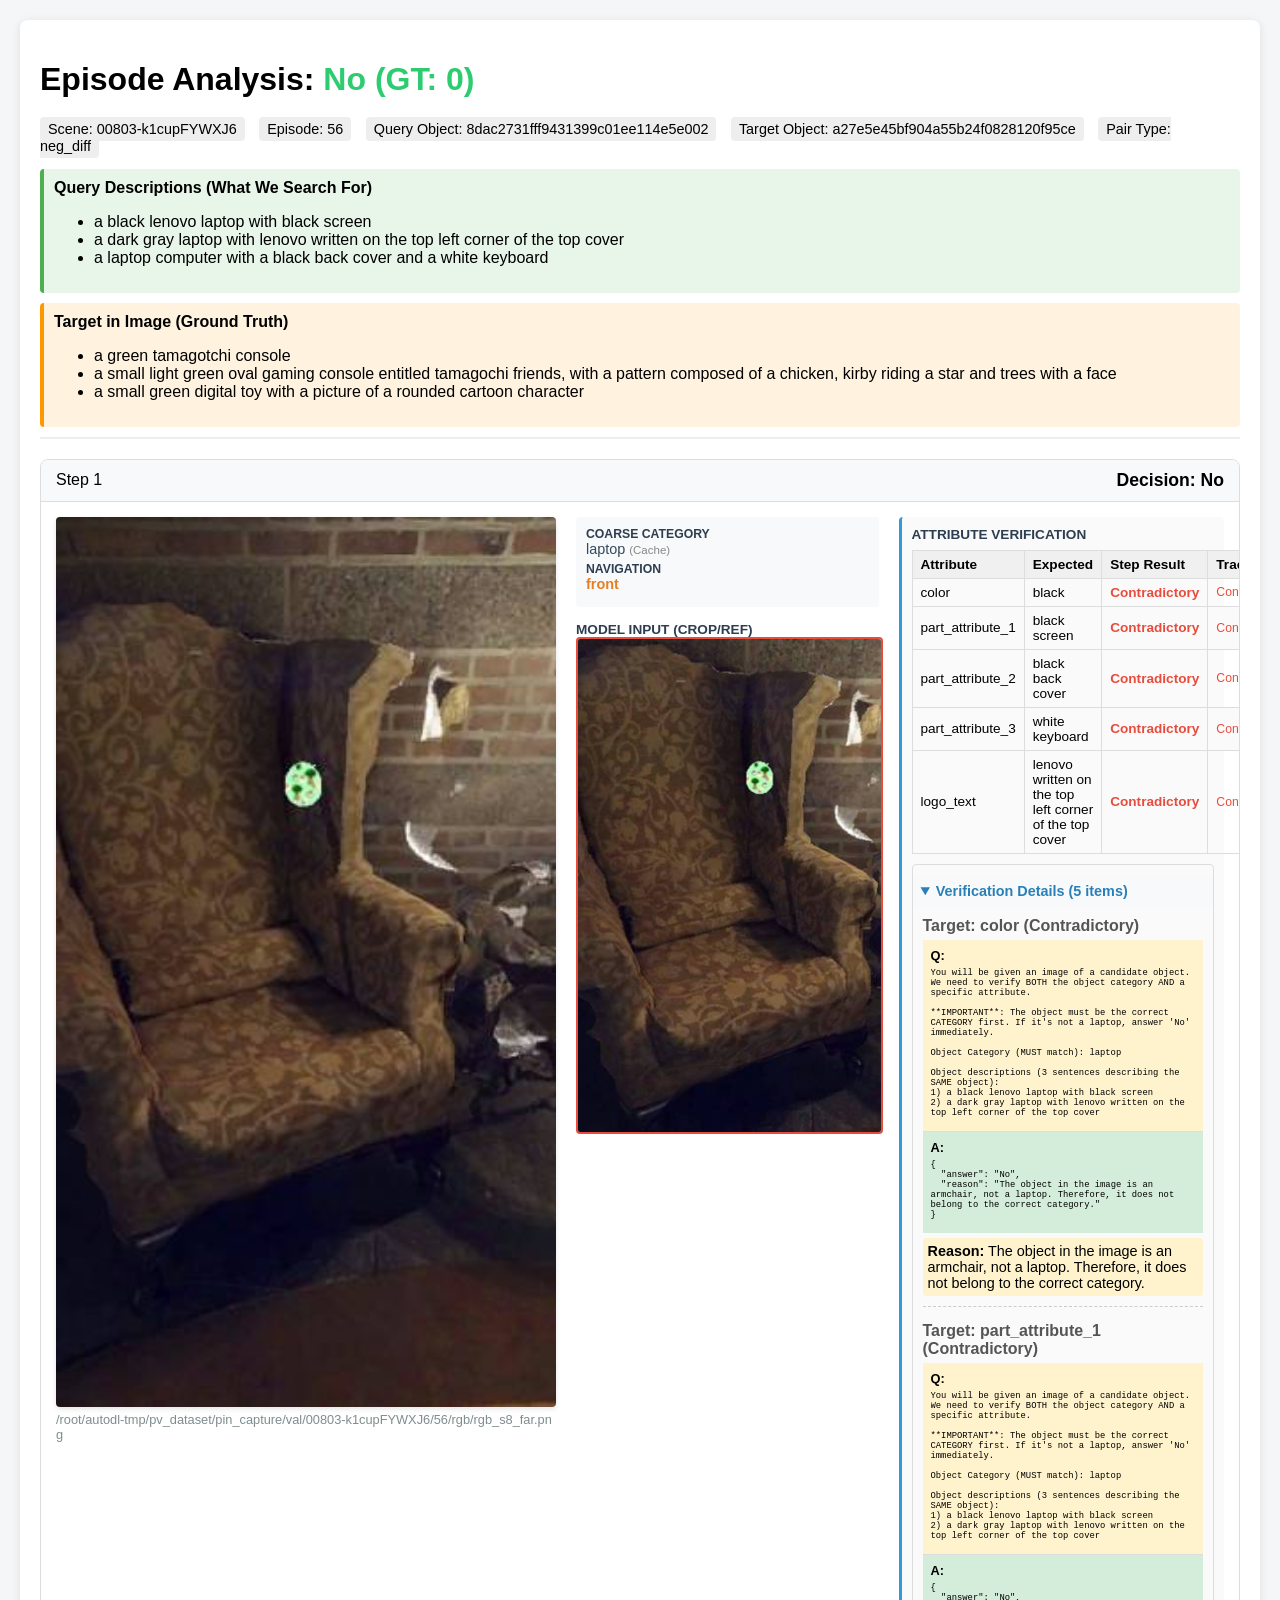
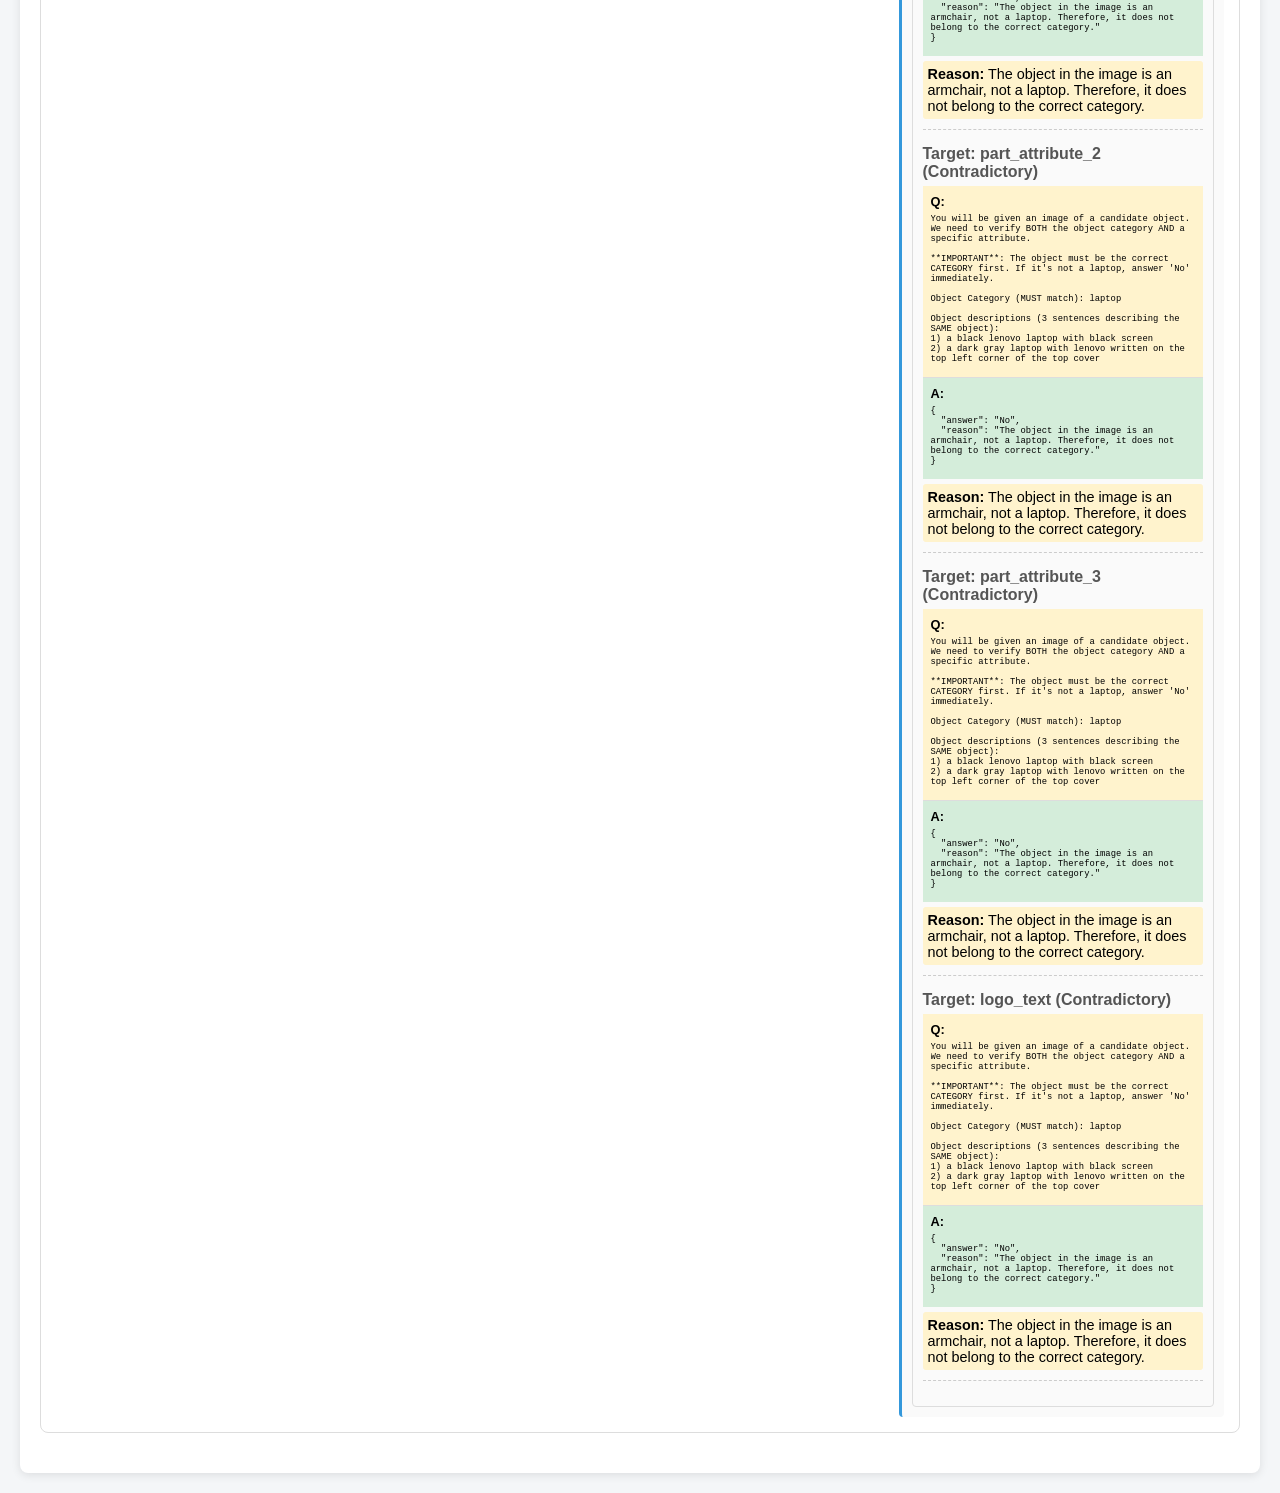
==== project-page/static/demos/demo_neg_diff_correct.html @ 0a8112c5 "Initial upload" ====
<html>
        <head>
            <style>
                body { font-family: 'Segoe UI', sans-serif; background-color: #f4f6f8; margin: 20px; }
                .container { background: white; padding: 20px; border-radius: 8px; box-shadow: 0 2px 10px rgba(0,0,0,0.1); max-width: 1400px; margin: 0 auto; }
                .header { border-bottom: 2px solid #eee; padding-bottom: 10px; margin-bottom: 20px; }
                .meta-tags span { background: #eee; padding: 4px 8px; border-radius: 4px; font-size: 0.9em; margin-right: 10px; }
                
                .step-card { background: #fff; border: 1px solid #ddd; border-radius: 8px; margin-bottom: 20px; overflow: hidden; }
                .step-header { background: #f8f9fa; padding: 10px 15px; border-bottom: 1px solid #ddd; display: flex; justify-content: space-between; align-items: center; }
                
                .step-body { display: flex; flex-wrap: wrap; gap: 20px; padding: 15px; align-items: flex-start; }
                
                /* Column 1: Main View */
                .col-main { flex: 2; min-width: 300px; max-width: 500px; }
                .col-main img { width: 100%; border-radius: 4px; box-shadow: 0 2px 5px rgba(0,0,0,0.1); }
                .path-text { font-size: 0.8em; color: #7f8c8d; margin-top: 5px; word-break: break-all; }
                
                /* Column 2: Model Input & Config */
                .col-mid { flex: 1; min-width: 200px; display: flex; flex-direction: column; gap: 15px; }
                .crop-box img { width: 100%; border: 2px solid #e74c3c; border-radius: 4px; }
                .info-panel { background: #f8f9fa; padding: 10px; border-radius: 4px; font-size: 0.9em; }
                .info-label { font-weight: bold; color: #2c3e50; font-size: 0.85em; text-transform: uppercase; }
                .info-val { margin-bottom: 5px; color: #34495e; }

                /* Column 3: State & Prompts */
                .col-right { flex: 1; min-width: 250px; background: #fafafa; padding: 10px; border-radius: 4px; border-left: 3px solid #3498db; }
                .tracker-state { white-space: pre-wrap; font-family: monospace; font-size: 0.85em; color: #2c3e50; }
                
                /* Collapsible Prompts */
                details { margin-top: 10px; border-top: 1px solid #ddd; padding-top: 10px; }
                summary { cursor: pointer; color: #2980b9; font-weight: bold; outline: none; }
                .prompt-list ul { padding-left: 20px; margin: 5px 0; font-size: 0.9em; color: #555; }
                
                .decision { font-size: 1.1em; font-weight: bold; }
                .nav-arrow { color: #e67e22; font-weight: bold; }
                
                /* Attribute Table */
                .attr-table { width: 100%; border-collapse: collapse; font-size: 0.85em; margin-top: 8px; }
                .attr-table th, .attr-table td { border: 1px solid #ddd; padding: 6px 8px; text-align: left; }
                .attr-table th { background: #f0f0f0; font-weight: bold; }
                .attr-table tr:nth-child(even) { background: #fafafa; }
                
                /* Vote Status */
                .vote-status { margin-top: 10px; padding: 5px 8px; background: #e8f4f8; border-radius: 4px; font-size: 0.85em; font-weight: bold; color: #2c3e50; }
                
                /* Dialogue Sections */
                .dialogue-section { margin-top: 10px; border: 1px solid #ddd; border-radius: 4px; }
                .dialogue-section summary { padding: 8px; background: #f8f9fa; cursor: pointer; font-size: 0.9em; }
                .dialogue-section summary:hover { background: #e9ecef; }
                .prompt-box, .response-box { padding: 8px; font-size: 0.8em; }
                .prompt-box { background: #fff3cd; border-bottom: 1px solid #ddd; }
                .response-box { background: #d4edda; }
                .prompt-box pre, .response-box pre { white-space: pre-wrap; word-wrap: break-word; margin: 5px 0; font-size: 0.85em; max-height: 150px; overflow-y: auto; }
            </style>
        </head>
        <body>
            <div class="container">
                <div class="header">
                    <h1>Episode Analysis: <span style="color: #2ecc71">No (GT: 0)</span></h1>
                    <div class="meta-tags">
                        <span>Scene: 00803-k1cupFYWXJ6</span>
                        <span>Episode: 56</span>
                        <span>Query Object: 8dac2731fff9431399c01ee114e5e002</span>
                        <span>Target Object: a27e5e45bf904a55b24f0828120f95ce</span>
                        <span>Pair Type: neg_diff</span>
                    </div>
                    <div style="margin-top: 15px; background:#e8f5e9; padding:10px; border-radius:4px; border-left: 4px solid #4caf50;">
                        <h3 style="margin:0 0 10px 0; font-size:1em;">Query Descriptions (What We Search For)</h3>
                        <ul><li>a black lenovo laptop with black screen</li><li>a dark gray laptop with lenovo written on the top left corner of the top cover</li><li>a laptop computer with a black back cover and a white keyboard</li></ul>
                    </div>
                    <div style="margin-top: 10px; background:#fff3e0; padding:10px; border-radius:4px; border-left: 4px solid #ff9800;">
                        <h3 style="margin:0 0 10px 0; font-size:1em;">Target in Image (Ground Truth)</h3>
                        <ul><li>a green tamagotchi console</li><li>a small light green oval gaming console entitled tamagochi friends, with a pattern composed of a chicken, kirby riding a star and trees with a face </li><li>a small green digital toy with a picture of a rounded cartoon character</li></ul>
                    </div>
                </div>
        
            <div class='step-card'>
                <div class='step-header'>
                    <span>Step 1</span>
                    <span class='decision'>Decision: No</span>
                </div>
                <div class='step-body'>
                    <!-- Col 1 -->
                    <div class='col-main'>
                        <img src='[data-uri]' alt='Main View'>
                        <div class='path-text'>/root/autodl-tmp/pv_dataset/pin_capture/val/00803-k1cupFYWXJ6/56/rgb/rgb_s8_far.png</div>
                    </div>

                    <!-- Col 2 -->
                    <div class='col-mid'>
                        <div class='info-panel'>
                            <div class='info-label'>Coarse Category</div>
                            <div class='info-val'>laptop <span style='font-size:0.8em; color:#888'>(Cache)</span></div>
                            <div class='info-label'>Navigation</div>
                            <div class='info-val nav-arrow'>front</div>
                            <!-- NBV Debug -->
                            
                        </div>
                        
                    <div class='crop-box'>
                        <div class='info-label'>Model Input (Crop/Ref)</div>
                        <img src='[data-uri]'>
                    </div>
                    
                    </div>

                    <!-- Col 3 -->
                    <div class='col-right'>
                        <div class='info-label'>Attribute Verification</div>
                        
                <table class='attr-table'>
                    <thead><tr><th>Attribute</th><th>Expected</th><th>Step Result</th><th>Tracker</th></tr></thead>
                    <tbody>
                <tr>
                    <td>color</td>
                    <td>black</td>
                    <td style='color:#e74c3c;font-weight:bold;'>Contradictory</td>
                    <td style='color:#e74c3c;font-size:0.9em;'>Contradictory</td>
                </tr>
                
                <tr>
                    <td>part_attribute_1</td>
                    <td>black screen</td>
                    <td style='color:#e74c3c;font-weight:bold;'>Contradictory</td>
                    <td style='color:#e74c3c;font-size:0.9em;'>Contradictory</td>
                </tr>
                
                <tr>
                    <td>part_attribute_2</td>
                    <td>black back cover</td>
                    <td style='color:#e74c3c;font-weight:bold;'>Contradictory</td>
                    <td style='color:#e74c3c;font-size:0.9em;'>Contradictory</td>
                </tr>
                
                <tr>
                    <td>part_attribute_3</td>
                    <td>white keyboard</td>
                    <td style='color:#e74c3c;font-weight:bold;'>Contradictory</td>
                    <td style='color:#e74c3c;font-size:0.9em;'>Contradictory</td>
                </tr>
                
                <tr>
                    <td>logo_text</td>
                    <td>lenovo written on the top left corner of the top cover</td>
                    <td style='color:#e74c3c;font-weight:bold;'>Contradictory</td>
                    <td style='color:#e74c3c;font-size:0.9em;'>Contradictory</td>
                </tr>
                </tbody>
                </table>
                
                        
                        
                <details class='dialogue-section' open>
                    <summary>Verification Details (5 items)</summary>
                    <div style="padding:10px;">
                        
                    <div style="margin-bottom:15px; border-bottom:1px dashed #ccc; padding-bottom:10px;">
                        <div style="font-weight:bold; color:#555; margin-bottom:5px;">Target: color (Contradictory)</div>
                        <div class='prompt-box'><strong>Q:</strong><pre>You will be given an image of a candidate object.
We need to verify BOTH the object category AND a specific attribute.

**IMPORTANT**: The object must be the correct CATEGORY first. If it's not a laptop, answer 'No' immediately.

Object Category (MUST match): laptop

Object descriptions (3 sentences describing the SAME object):
1) a black lenovo laptop with black screen
2) a dark gray laptop with lenovo written on the top left corner of the top cover
3) a laptop computer with a black back cover and a white keyboard

Attribute to verify:
color = black

Answer in JSON format:
{"answer": "Yes/No/Unsure", "reason": "brief explanation"}

Rules:
- FIRST check: Is the object in the image a laptop? If NOT, say 'No'.
- If it IS the correct category, then check the attribute.
- If the attribute matches the expected value, say 'Yes'.
- If the attribute is visible but has a DIFFERENT value (e.g. red instead of blue), say 'No'.
- If the attribute is NOT visible due to angle/occlusion, say 'Unsure'.
</pre></div>
                        <div class='response-box'><strong>A:</strong><pre>{
  "answer": "No",
  "reason": "The object in the image is an armchair, not a laptop. Therefore, it does not belong to the correct category."
}</pre></div>
                        <div style='background:#fff3cd; padding:5px; border-radius:3px; margin-top:5px; font-size:0.9em;'><strong>Reason:</strong> The object in the image is an armchair, not a laptop. Therefore, it does not belong to the correct category.</div>
                    </div>
                    
                    <div style="margin-bottom:15px; border-bottom:1px dashed #ccc; padding-bottom:10px;">
                        <div style="font-weight:bold; color:#555; margin-bottom:5px;">Target: part_attribute_1 (Contradictory)</div>
                        <div class='prompt-box'><strong>Q:</strong><pre>You will be given an image of a candidate object.
We need to verify BOTH the object category AND a specific attribute.

**IMPORTANT**: The object must be the correct CATEGORY first. If it's not a laptop, answer 'No' immediately.

Object Category (MUST match): laptop

Object descriptions (3 sentences describing the SAME object):
1) a black lenovo laptop with black screen
2) a dark gray laptop with lenovo written on the top left corner of the top cover
3) a laptop computer with a black back cover and a white keyboard

Attribute to verify:
part_attribute_1 = black screen

Answer in JSON format:
{"answer": "Yes/No/Unsure", "reason": "brief explanation"}

Rules:
- FIRST check: Is the object in the image a laptop? If NOT, say 'No'.
- If it IS the correct category, then check the attribute.
- If the attribute matches the expected value, say 'Yes'.
- If the attribute is visible but has a DIFFERENT value (e.g. red instead of blue), say 'No'.
- If the attribute is NOT visible due to angle/occlusion, say 'Unsure'.
</pre></div>
                        <div class='response-box'><strong>A:</strong><pre>{
  "answer": "No",
  "reason": "The object in the image is an armchair, not a laptop. Therefore, it does not belong to the correct category."
}</pre></div>
                        <div style='background:#fff3cd; padding:5px; border-radius:3px; margin-top:5px; font-size:0.9em;'><strong>Reason:</strong> The object in the image is an armchair, not a laptop. Therefore, it does not belong to the correct category.</div>
                    </div>
                    
                    <div style="margin-bottom:15px; border-bottom:1px dashed #ccc; padding-bottom:10px;">
                        <div style="font-weight:bold; color:#555; margin-bottom:5px;">Target: part_attribute_2 (Contradictory)</div>
                        <div class='prompt-box'><strong>Q:</strong><pre>You will be given an image of a candidate object.
We need to verify BOTH the object category AND a specific attribute.

**IMPORTANT**: The object must be the correct CATEGORY first. If it's not a laptop, answer 'No' immediately.

Object Category (MUST match): laptop

Object descriptions (3 sentences describing the SAME object):
1) a black lenovo laptop with black screen
2) a dark gray laptop with lenovo written on the top left corner of the top cover
3) a laptop computer with a black back cover and a white keyboard

Attribute to verify:
part_attribute_2 = black back cover

Answer in JSON format:
{"answer": "Yes/No/Unsure", "reason": "brief explanation"}

Rules:
- FIRST check: Is the object in the image a laptop? If NOT, say 'No'.
- If it IS the correct category, then check the attribute.
- If the attribute matches the expected value, say 'Yes'.
- If the attribute is visible but has a DIFFERENT value (e.g. red instead of blue), say 'No'.
- If the attribute is NOT visible due to angle/occlusion, say 'Unsure'.
</pre></div>
                        <div class='response-box'><strong>A:</strong><pre>{
  "answer": "No",
  "reason": "The object in the image is an armchair, not a laptop. Therefore, it does not belong to the correct category."
}</pre></div>
                        <div style='background:#fff3cd; padding:5px; border-radius:3px; margin-top:5px; font-size:0.9em;'><strong>Reason:</strong> The object in the image is an armchair, not a laptop. Therefore, it does not belong to the correct category.</div>
                    </div>
                    
                    <div style="margin-bottom:15px; border-bottom:1px dashed #ccc; padding-bottom:10px;">
                        <div style="font-weight:bold; color:#555; margin-bottom:5px;">Target: part_attribute_3 (Contradictory)</div>
                        <div class='prompt-box'><strong>Q:</strong><pre>You will be given an image of a candidate object.
We need to verify BOTH the object category AND a specific attribute.

**IMPORTANT**: The object must be the correct CATEGORY first. If it's not a laptop, answer 'No' immediately.

Object Category (MUST match): laptop

Object descriptions (3 sentences describing the SAME object):
1) a black lenovo laptop with black screen
2) a dark gray laptop with lenovo written on the top left corner of the top cover
3) a laptop computer with a black back cover and a white keyboard

Attribute to verify:
part_attribute_3 = white keyboard

Answer in JSON format:
{"answer": "Yes/No/Unsure", "reason": "brief explanation"}

Rules:
- FIRST check: Is the object in the image a laptop? If NOT, say 'No'.
- If it IS the correct category, then check the attribute.
- If the attribute matches the expected value, say 'Yes'.
- If the attribute is visible but has a DIFFERENT value (e.g. red instead of blue), say 'No'.
- If the attribute is NOT visible due to angle/occlusion, say 'Unsure'.
</pre></div>
                        <div class='response-box'><strong>A:</strong><pre>{
  "answer": "No",
  "reason": "The object in the image is an armchair, not a laptop. Therefore, it does not belong to the correct category."
}</pre></div>
                        <div style='background:#fff3cd; padding:5px; border-radius:3px; margin-top:5px; font-size:0.9em;'><strong>Reason:</strong> The object in the image is an armchair, not a laptop. Therefore, it does not belong to the correct category.</div>
                    </div>
                    
                    <div style="margin-bottom:15px; border-bottom:1px dashed #ccc; padding-bottom:10px;">
                        <div style="font-weight:bold; color:#555; margin-bottom:5px;">Target: logo_text (Contradictory)</div>
                        <div class='prompt-box'><strong>Q:</strong><pre>You will be given an image of a candidate object.
We need to verify BOTH the object category AND a specific attribute.

**IMPORTANT**: The object must be the correct CATEGORY first. If it's not a laptop, answer 'No' immediately.

Object Category (MUST match): laptop

Object descriptions (3 sentences describing the SAME object):
1) a black lenovo laptop with black screen
2) a dark gray laptop with lenovo written on the top left corner of the top cover
3) a laptop computer with a black back cover and a white keyboard

Attribute to verify:
logo_text = lenovo written on the top left corner of the top cover

Answer in JSON format:
{"answer": "Yes/No/Unsure", "reason": "brief explanation"}

Rules:
- FIRST check: Is the object in the image a laptop? If NOT, say 'No'.
- If it IS the correct category, then check the attribute.
- If the attribute matches the expected value, say 'Yes'.
- If the attribute is visible but has a DIFFERENT value (e.g. red instead of blue), say 'No'.
- If the attribute is NOT visible due to angle/occlusion, say 'Unsure'.
</pre></div>
                        <div class='response-box'><strong>A:</strong><pre>{
  "answer": "No",
  "reason": "The object in the image is an armchair, not a laptop. Therefore, it does not belong to the correct category."
}</pre></div>
                        <div style='background:#fff3cd; padding:5px; border-radius:3px; margin-top:5px; font-size:0.9em;'><strong>Reason:</strong> The object in the image is an armchair, not a laptop. Therefore, it does not belong to the correct category.</div>
                    </div>
                    
                    </div>
                </details>
                
                        
                        
                    </div>
                </div>
            </div>
            
            </div>
        </body>
        </html>
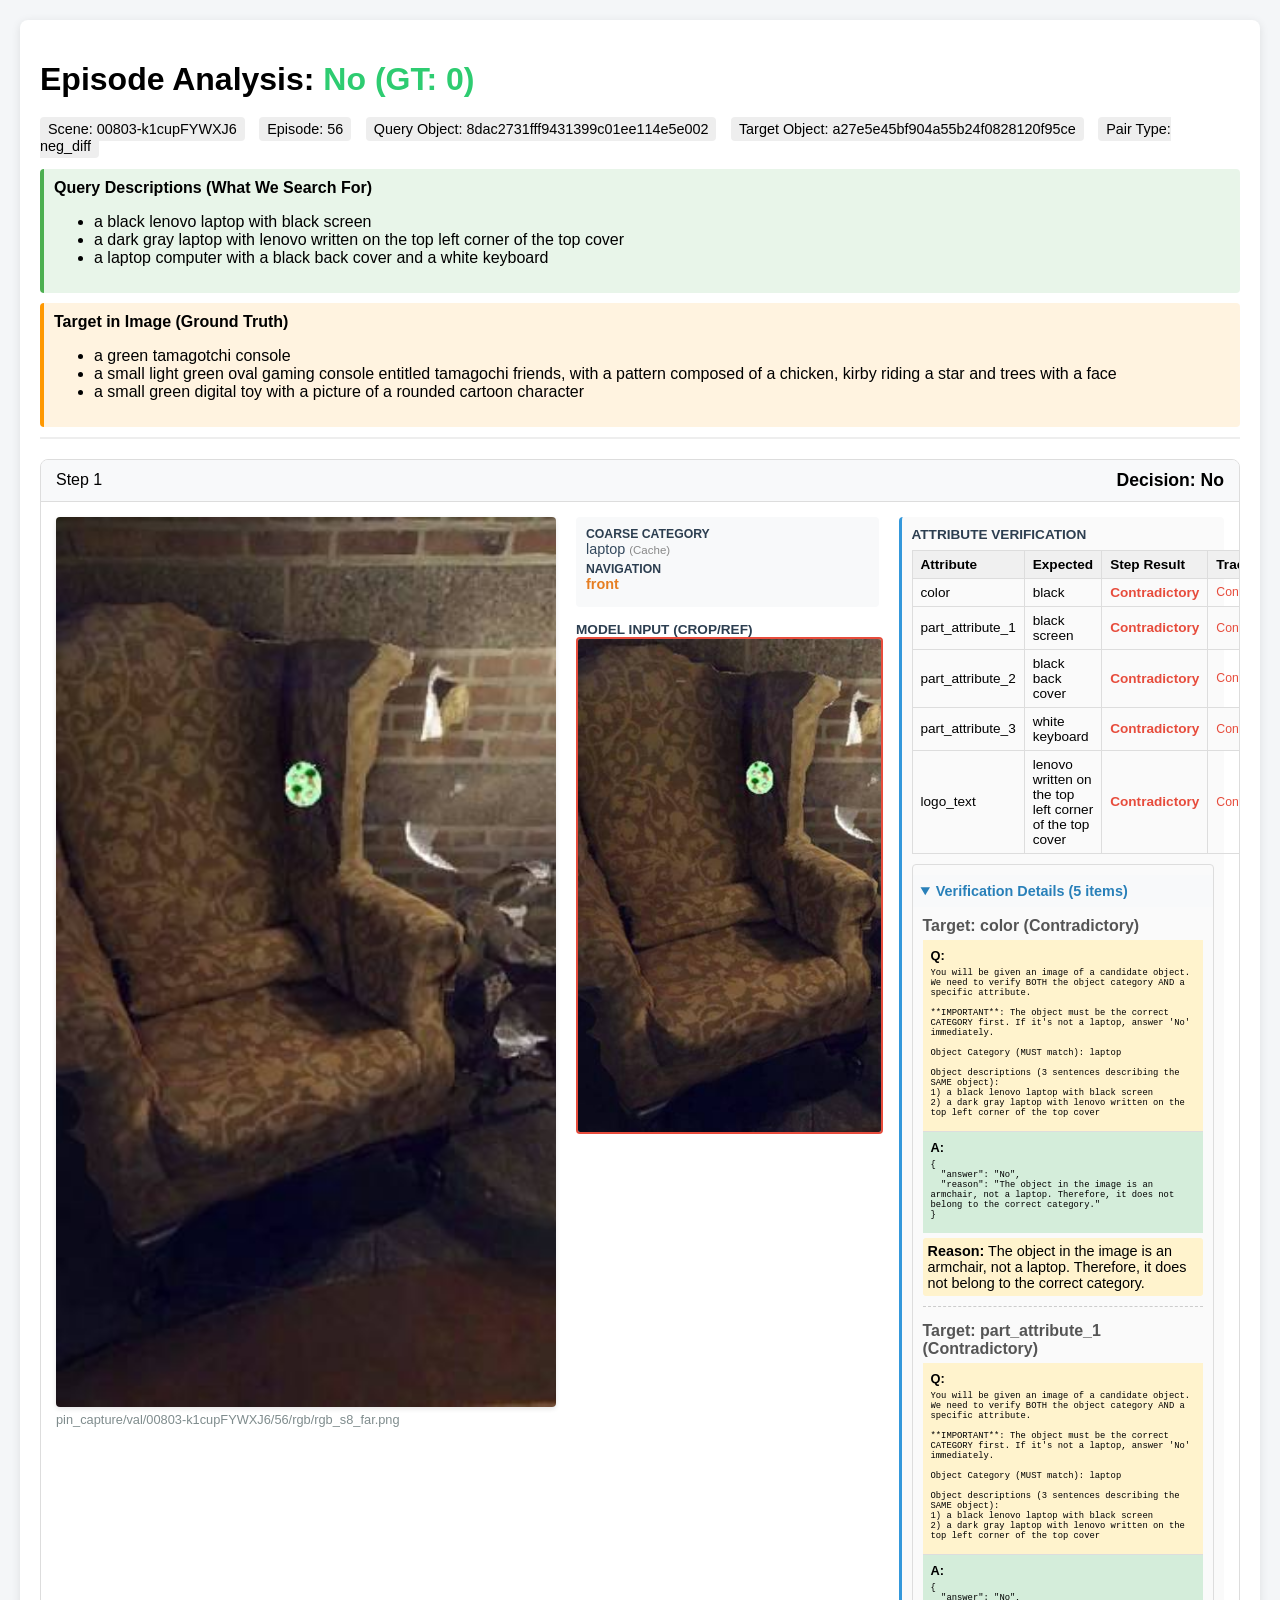
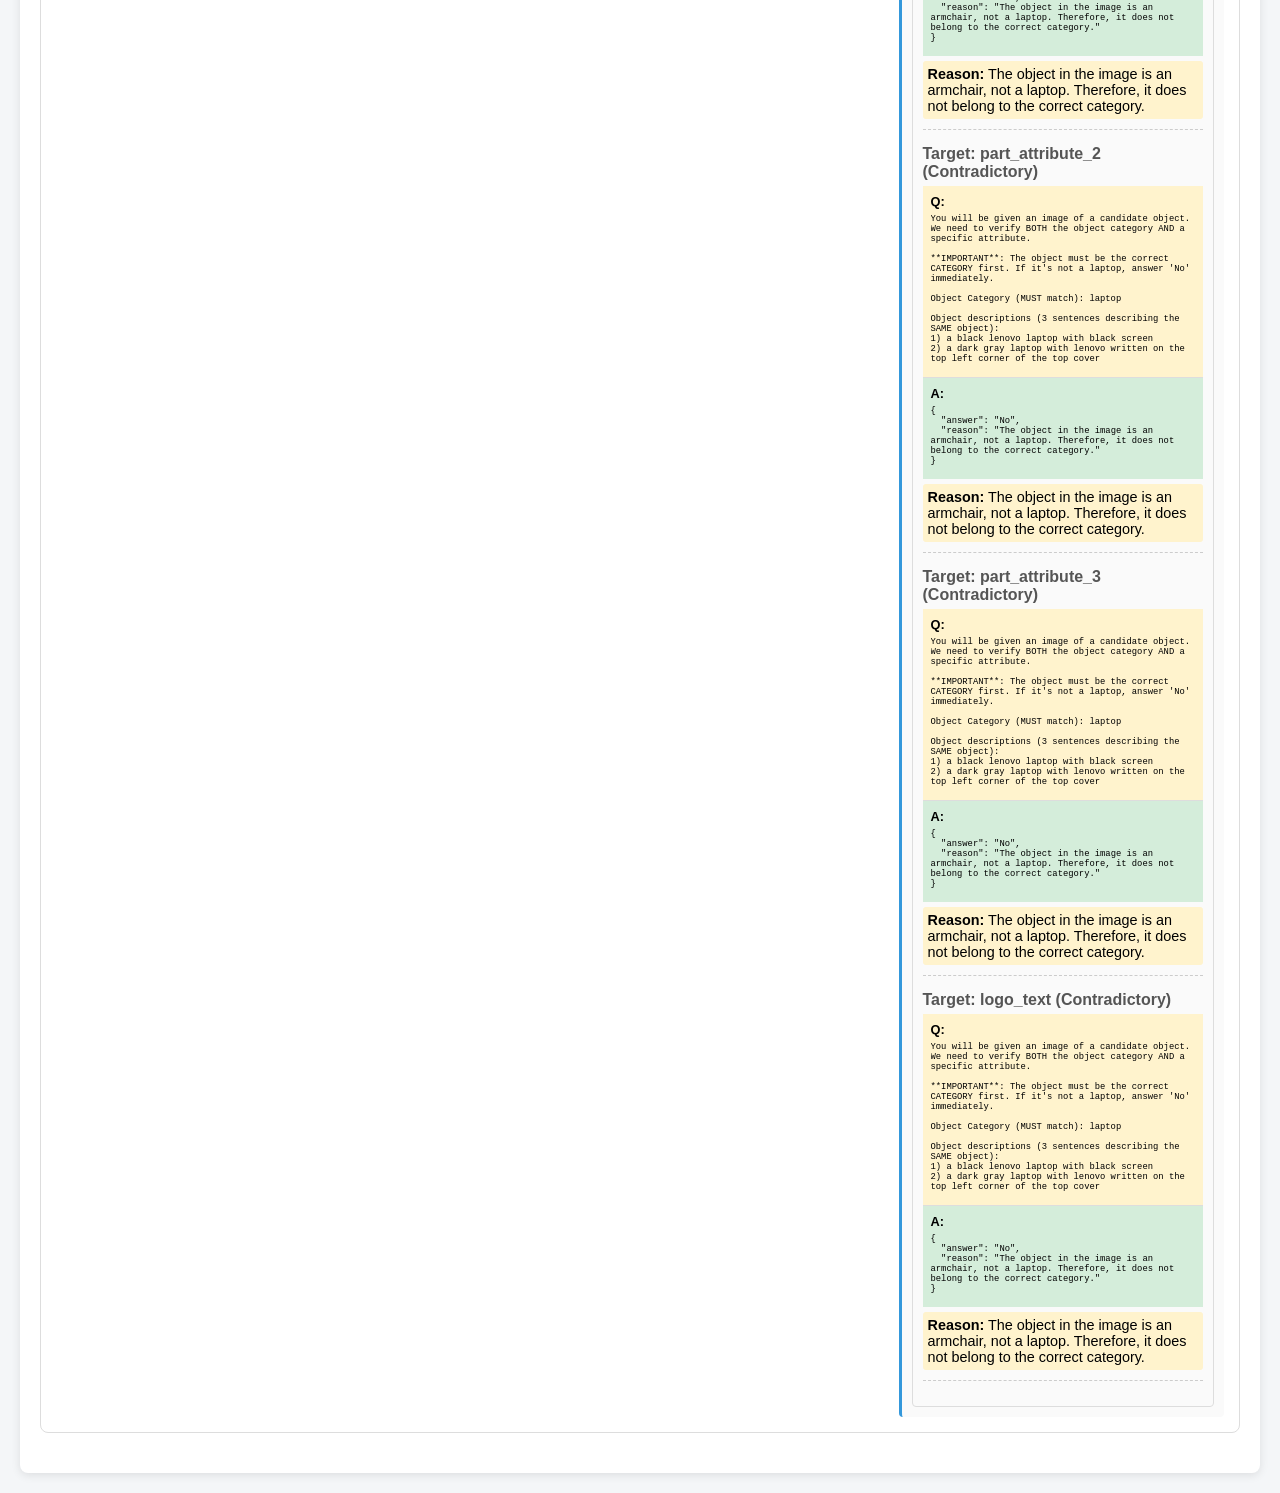
==== commit eb691301: "translate comments to English and strip machine-specific paths" ====
--- a/project-page/static/demos/demo_neg_diff_correct.html
+++ b/project-page/static/demos/demo_neg_diff_correct.html
@@ -85,7 +85,7 @@
                     <!-- Col 1 -->
                     <div class='col-main'>
                         <img src='[data-uri]' alt='Main View'>
-                        <div class='path-text'>/root/autodl-tmp/pv_dataset/pin_capture/val/00803-k1cupFYWXJ6/56/rgb/rgb_s8_far.png</div>
+                        <div class='path-text'>pin_capture/val/00803-k1cupFYWXJ6/56/rgb/rgb_s8_far.png</div>
                     </div>
 
                     <!-- Col 2 -->
